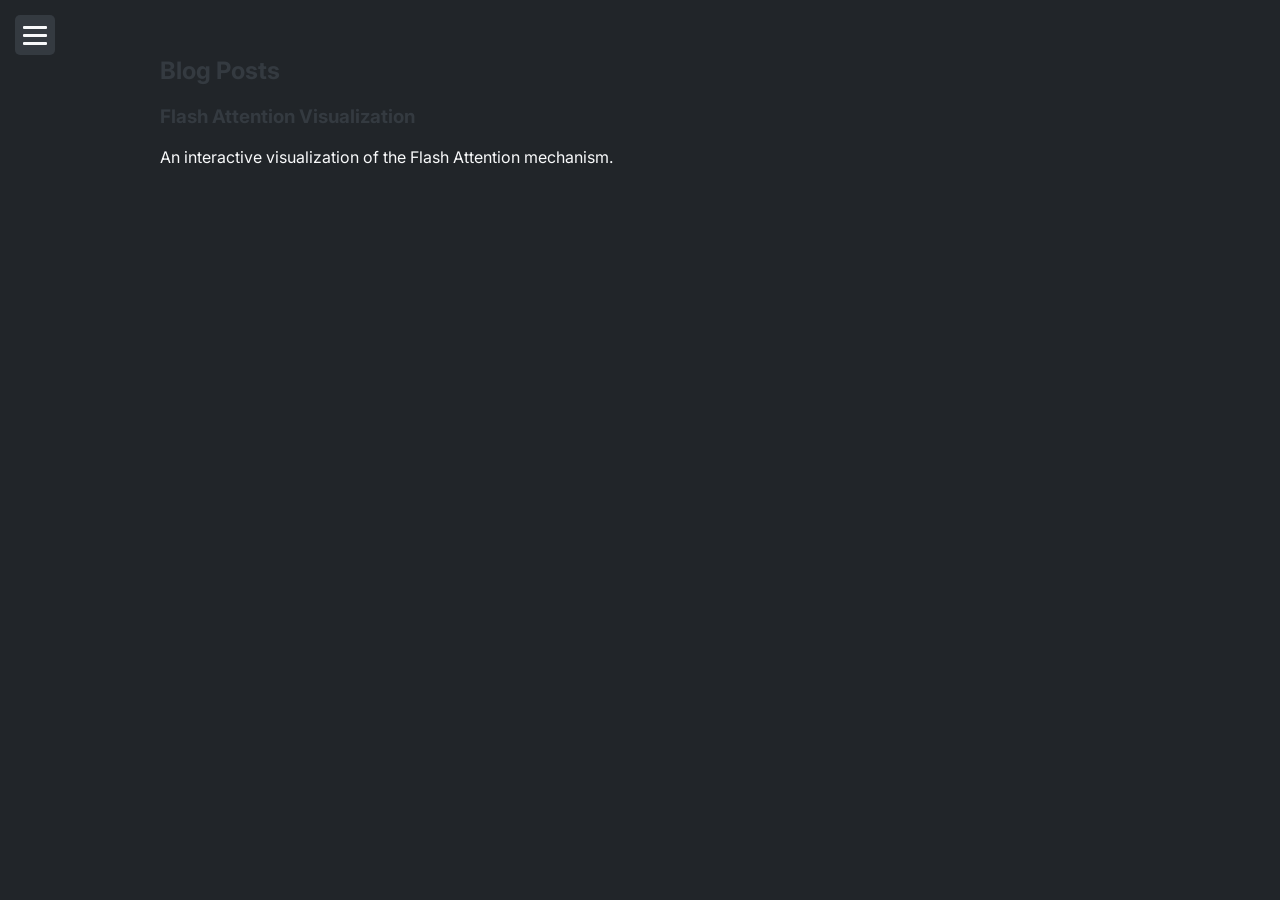
==== blog/index.html @ eaedf0b9 "feat: add blog section with dynamic post loading and navigation" ====
<!DOCTYPE html>
<html lang="en">
<head>
    <meta charset="UTF-8">
    <meta name="viewport" content="width=device-width, initial-scale=1.0">
    <title>Blog - My Portfolio</title>
    <link rel="preconnect" href="https://fonts.googleapis.com">
    <link rel="preconnect" href="https://fonts.gstatic.com" crossorigin>
    <link href="https://fonts.googleapis.com/css2?family=Inter:wght@400;500;600;700&display=swap" rel="stylesheet">
    <link rel="stylesheet" href="../style.css">
</head>
<body>
    <button id="sidebar-toggle" aria-label="Toggle navigation" aria-expanded="false">
        <span></span>
        <span></span>
        <span></span>
    </button>
    <aside id="sidebar">
        <nav>
            <ul>
                <li><a href="../index.html#hero">Home</a></li>
            </ul>
        </nav>
    </aside>
    <main>
        <section id="blog-list">
            <h2>Blog Posts</h2>
            <div id="posts-container">
                <!-- Blog posts will be loaded here by JavaScript -->
            </div>
        </section>
    </main>
    <script src="../script.js"></script>
</body>
</html>
---- style.css ----
body {
    font-family: 'Inter', sans-serif;
    margin: 0;
    background-color: #212529; /* CHANGED to dark theme */
    color: #F8F9FA;      /* CHANGED to light text */
}

/* --- Hero Section --- */
#hero {
    height: 100vh;
    background-color: #212529; /* Dark grey */
    color: #F8F9FA; /* Light text */
    display: flex;
    flex-direction: column;
    align-items: center;
    justify-content: center;
    text-align: center;
    padding: 20px; /* For smaller screens */
    font-family: 'Inter', sans-serif; /* Ensure font is applied */
}

.hero-intro {
    font-size: clamp(0.8rem, 2.5vw, 1.5rem); /* Adjusted responsive font size */
    margin-bottom: 5px;
    font-weight: 300; /* Lighter weight */
    color: #CED4DA; /* Hero intro text color */
}

.hero-name { /* This is an H1 */
    font-size: clamp(2.5rem, 5vw, 4.5rem); /* Adjusted responsive font size */
    font-weight: 700; /* Bold */
    margin: 5px 0;
    line-height: 1.1; /* Adjust line height for large text */
    color: #FFFFFF; /* Hero name text color */
}

.hero-designation {
    font-size: clamp(1.2rem, 4vw, 2.5rem); /* Similar to intro */
    margin-top: 10px;
    font-weight: 300; /* Lighter weight */
    color: #50FA7B; /* Hero designation text color (green) */
}

/* #typing-designation will inherit styles from .hero-designation */
/* Specific styles can be added if needed by the typing library */

/* Typed.js Cursor Styling */
.typed-cursor {
    color: #50FA7B; /* Match designation green */
    opacity: 1;
    animation: typedjsBlink 0.7s infinite;
}

@keyframes typedjsBlink {
    50% { opacity: 0.0; }
}

/*
header {
    background-color: #343A40;
    color: #F8F9FA;
    padding: 1rem 0;
    text-align: center;
}

header h1 {
    margin: 0;
}
*/

/* Old top navigation - commented out as it's removed from HTML */
/*
nav {
    display: flex;
    justify-content: center;
    align-items: center;
    background-color: #495057;
    padding: 0.5rem 0;
}

nav ul {
    list-style-type: none;
    margin: 0;
    padding: 0;
    display: flex;
}

nav ul li {
    margin: 0 15px;
}

nav ul li a {
    color: #F8F9FA;
    text-decoration: none;
    padding: 0.5rem 0;
}

nav ul li a:hover {
    color: #FFFFFF;
    text-decoration: underline;
}
*/

/* --- Sidebar Styles --- */
#sidebar {
    position: fixed;
    left: 0;
    top: 0;
    height: 100%;
    width: 300px; /* CHANGED from 250px */
    background-color: #343A40;
    padding-top: 60px; /* Space for toggle or top content */
    transform: translateX(-100%); /* Collapsed by default */
    transition: transform 0.3s ease-in-out;
    z-index: 1000;
    overflow-y: auto; /* Allow scrolling if many links */
}

#sidebar.expanded {
    transform: translateX(0);
}

#sidebar nav ul {
    list-style-type: none;
    padding: 0;
    margin: 0;
    display: block; /* Ensure block behavior */
}

#sidebar nav li {
    display: block; /* Ensure li elements are block-level */
    width: 100%; /* Ensure full width */
}

#sidebar nav a {
    color: #F8F9FA;
    display: block;
    padding: 12px 20px;
    text-decoration: none;
    transition: background-color 0.2s, color 0.2s;
    border-bottom: 1px solid #495057; /* Subtle separator */
    font-size: 1.15rem; /* ADDED */
}

#sidebar nav ul li:last-child a {
    border-bottom: none; /* Remove border from last item */
}

#sidebar nav a:hover {
    color: #50FA7B; /* Accent green */
    background-color: rgba(80, 250, 123, 0.08); /* Very subtle green background */
}

/* --- Sidebar Toggle Button Styles --- */
#sidebar-toggle {
    position: fixed;
    top: 15px;
    left: 15px;
    z-index: 1001; /* Above sidebar */
    background: #343A40;
    border: none;
    width: 40px;
    height: 40px;
    padding: 8px;
    border-radius: 5px;
    cursor: pointer;
    display: flex;
    flex-direction: column;
    justify-content: space-around;
}

#sidebar-toggle span {
    display: block;
    width: 100%;
    height: 3px;
    background-color: #F8F9FA;
    border-radius: 1px;
    transition: all 0.3s ease-in-out;
}

/* Active state for toggle icon (transform to 'X') */
#sidebar-toggle.active span:nth-child(1) {
    transform: translateY(10px) rotate(45deg);
}

#sidebar-toggle.active span:nth-child(2) {
    opacity: 0;
}

#sidebar-toggle.active span:nth-child(3) {
    transform: translateY(-10px) rotate(-45deg);
}

/* Headings */
h1, h2, h3, h4, h5, h6 {
    color: #343A40; /* Dark grey for headings */
}

/* Specific H1 rule for non-header H1s (if any) */
/* Example: main h1, section h1 { color: #000000; } */

/* General Links */
a {
    color: #495057; /* Medium grey for general links */
    text-decoration: none; /* No underline by default */
}

a:hover {
    color: #212529; /* Darker grey on hover */
    text-decoration: underline; /* Underline on hover */
}

main {
    padding: 1rem;
    max-width: 960px;
    margin: 20px auto;
}

#projects-container {
    display: grid;
    grid-template-columns: repeat(auto-fill, minmax(300px, 1fr));
    gap: 20px;
}

/* Project Card Styles */
.project {
    background-color: #1A1A1A; /* CHANGED */
    border: 1px solid #495057;
    color: #F8F9FA;
    border-radius: 6px; /* Updated */
    /* padding: 15px; -- Padding will be on content wrapper */
    overflow: hidden; /* Added */
    display: flex; /* Added */
    flex-direction: column; /* Added */
}

.project img {
    width: 100%;
    height: 180px;
    object-fit: cover;
    display: block;
    /* border-bottom: 1px solid #495057; */ /* Optional separator, not using if card has overflow:hidden and content has padding */
    /* If image is meant to have only top rounded corners: */
    /* border-top-left-radius: 6px; */ /* Handled by .project overflow:hidden and img width:100% if image is first child */
    /* border-top-right-radius: 6px; */
}

.project-card-content {
    padding: 15px;
    display: flex;
    flex-direction: column;
    flex-grow: 1; /* Allows pushing links to bottom if card is flex container */
}

.project h2 { /* Title */
    margin-top: 0;
    margin-bottom: 10px;
    font-size: 1.3rem;
    color: #F8F9FA; /* Explicit, though inherited */
}

.project p { /* Description */
    font-size: 0.9rem;
    line-height: 1.6;
    margin-bottom: 15px;
    color: #CED4DA; /* Slightly less prominent */
    flex-grow: 1; /* Allow description to take up space, pushing links down */
}

.project-technologies,
.project-tags {
    margin-bottom: 15px;
    display: flex;
    flex-wrap: wrap;
    gap: 6px;
}

.tech-tag,
.tag { /* Assuming .tag is styled like .tech-tag for now */
    padding: 5px 10px;
    background-color: #495057;
    color: #E0E0E0;
    border-radius: 4px;
    font-size: 0.75rem;
    line-height: 1;
}

.project-links {
    margin-top: auto; /* Pushes to the bottom of the card-content if it's a flex column */
    padding-top: 10px; /* Space above links if there are many tags/techs */
    display: flex;
    gap: 15px;
}

.project-links a {
    color: #50FA7B;
    font-weight: bold;
    text-decoration: none;
    font-size: 0.9rem;
}

.project-links a:hover {
    color: #82fdd1;
    text-decoration: underline;
}

/* Old .project a styling, now handled by .project-links a or section-wide link styles */
/*
.project a {
    text-decoration: none;
    color: #495057;
    font-weight: bold;
}

.project a:hover {
    text-decoration: underline;
}
*/

/* Styling for new sections - Dark Theme */
#projects, #about, #skills, #work-experience, #education, #contributions, #contact {
    padding: 80px 20px; /* Increased top/bottom padding */
    margin-bottom: 20px;
    background-color: #212529; /* Dark background for sections */
    color: #F8F9FA; /* Light text for sections */
    /* border: 1px solid #495057; */ /* REMOVED - Darker border for sections */
    border-radius: 5px;
}

/* Headings within dark sections */
#projects h2, #about h2, #skills h2, #work-experience h2, #education h2, #contributions h2, #contact h2,
#projects h3, #about h3, #skills h3, #work-experience h3, #education h3, #contributions h3, #contact h3 {
    color: #F8F9FA; /* Light color for headings in dark sections */
}

/* Links within dark sections */
#projects a, #about a, #skills a, #work-experience a, #education a, #contributions a, #contact a {
    color: #50FA7B; /* Accent green for links in dark sections */
    font-weight: bold;
    text-decoration: none; /* Ensure no default underline from browser */
}

#projects a:hover, #about a:hover, #skills a:hover, #work-experience a:hover, #education a:hover, #contributions a:hover, #contact a:hover {
    color: #82fdd1; /* Lighter green on hover */
    text-decoration: underline;
}

/* About Me Section Styles */
#about .about-me-content {
    display: flex;
    gap: 30px; /* Space between columns */
    align-items: stretch; /* Default, makes columns appear equal height */
}

#about .about-me-column {
    flex: 1; /* Each column takes equal width */
}

#about .about-me-column p {
    line-height: 1.7; /* Base line-height for paragraphs in about-me columns */
    /* font-size removed, will be specified by .left or .right column rules */
    /* Color is inherited from #about section (light text on dark bg) */
    /* Default font-weight (400) will apply unless overridden */
}

/* Specific style for the left column's paragraph */
#about .about-me-left p {
    font-size: 1.8rem;   /* Text in left column */
    font-weight: 500;    /* Medium weight */
    line-height: 1.6;    /* Adjusted line height for larger font */
    text-align: right; /* CHANGED from justify */
}

/* Specific style for the right column's paragraph */
#about .about-me-right p {
    font-size: 1.2rem;   /* Text in right column */
    font-weight: 400;    /* Default/normal weight */
    line-height: 1.7;    /* Consistent with base */
    text-align: left;    /* Default text alignment */
}

#about .highlight-name {
    color: #50FA7B;    /* Accent green */
    font-weight: 700;  /* Bold */
}

/* Responsive adjustments for About Me section */
@media (max-width: 768px) {
    #about .about-me-content {
        flex-direction: column;
        gap: 20px; /* Adjust gap for stacked layout */
    }
}

/* Work Experience Timeline Styles */
#work-experience .timeline {
    position: relative;
    max-width: 800px;
    margin: 30px auto;
    padding: 20px 30px;
    overflow-x: hidden; /* CHANGED */
    box-sizing: border-box;
}

#work-experience .timeline::before {
    content: '';
    position: absolute;
    left: 50%;
    transform: translateX(-50%); /* Accurately center the line */
    top: 0;
    bottom: 0;
    width: 4px;
    background-color: #495057; /* Muted grey for the line */
    border-radius: 2px;
}

#work-experience .timeline-item {
    position: relative; /* Already relative, good */
    margin-bottom: 40px;
    width: 50%;
    clear: both; /* Clear floats */
    box-sizing: border-box; /* Ensure padding doesn't affect width for positioning */
}

#work-experience .timeline-item:nth-child(odd) {
    float: left;
    text-align: right; /* Aligns the .timeline-content box edge */
    padding-right: 40px; /* Space from content to central line */
    clear: right;
}

#work-experience .timeline-item:nth-child(even) {
    float: right;
    text-align: left; /* Aligns the .timeline-content box edge */
    padding-left: 40px; /* Space from content to central line */
    clear: left;
}

#work-experience .timeline-item:last-child {
    margin-bottom: 0;
}

/* Clearfix for floated timeline items */
#work-experience .timeline-item::after {
    content: "";
    display: table;
    clear: both;
}

#work-experience .timeline-marker {
    position: absolute;
    /* left: 10px; */ /* Removed, will be set by odd/even rules */
    top: 5px;    /* Align with top of text or content box */
    width: 20px;
    height: 20px;
    background-color: #50FA7B; /* Accent green */
    border-radius: 50%;
    border: 4px solid #212529; /* Section background color for a "punch-out" effect */
    z-index: 1; /* Above the timeline's ::before line */
}

#work-experience .timeline-item:nth-child(odd) .timeline-marker {
    right: -14px; /* (marker_width(20)/2 + marker_border(4)) = 10 + 4 = 14 */
    left: auto;
}

#work-experience .timeline-item:nth-child(even) .timeline-marker {
    left: -14px; /* (marker_width(20)/2 + marker_border(4)) = 10 + 4 = 14 */
    right: auto;
}

#work-experience .timeline-content {
    background-color: #343A40; /* Slightly different dark shade */
    padding: 20px;
    border-radius: 6px;
    position: relative;
    color: #F8F9FA;
    text-align: left !important; /* Ensure text inside content box is LTR */
}

#work-experience .timeline-company {
    margin: 0 0 8px 0;
    font-size: 1.25rem;
    color: #F8F9FA;
    font-weight: 600;
}

/* New styles for absolutely positioned dates */
#work-experience .timeline-dates {
    position: absolute;
    top: 7px; /* Align with marker's top + border, or adjust for best visual */
    width: 120px; /* Adjust as needed */
    font-size: 0.85rem;
    color: #CED4DA;
    opacity: 0.9;
    padding: 0 5px; /* Add slight horizontal padding */
    z-index: 2; /* Ensure it's above the timeline line if they overlap */
    /* margin removed as it's now absolutely positioned */
}

#work-experience .timeline-item:nth-child(odd) .timeline-dates {
    /* Content is on LEFT, dates go on RIGHT of center line */
    left: calc(100% + 20px); /* Positioned relative to the parent .timeline-item's right edge */
    text-align: left;
}

#work-experience .timeline-item:nth-child(even) .timeline-dates {
    /* Content is on RIGHT, dates go on LEFT of center line */
    right: calc(100% + 20px); /* Positioned relative to the parent .timeline-item's left edge */
    text-align: right;
}

#work-experience .timeline-details {
    margin-top: 10px;
}

#work-experience .timeline-details h4 {
    font-size: 1rem;
    font-weight: 600;
    color: #F8F9FA; /* Default color - light */
    margin-top: 15px;
    margin-bottom: 8px;
    cursor: pointer;
    transition: color 0.3s ease;
}

#work-experience .timeline-details h4:hover {
    color: #50FA7B; /* Accent green on hover */
}

#work-experience .timeline-details ul {
    list-style-type: disc;
    padding-left: 20px;
    /* margin: 0; -- Will be controlled by hover state */
    display: block; /* Important for max-height transition */
    opacity: 0;
    max-height: 0;
    overflow: hidden;
    margin-top: 0; /* No top margin when hidden */
    margin-bottom: 0; /* No bottom margin when hidden */
    transition: opacity 0.4s ease-in-out, max-height 0.4s ease-in-out, margin-top 0.4s ease-in-out, margin-bottom 0.4s ease-in-out;
}

#work-experience .timeline-details h4:hover + ul {
    opacity: 1;
    max-height: 1000px; /* Large enough to fit content */
    margin-top: 8px;    /* Restore or set top margin when visible (matches original h4 margin-bottom) */
    margin-bottom: 10px; /* Restore or set bottom margin when visible */
}

#work-experience .timeline-details li {
    font-size: 0.95rem;
    line-height: 1.6;
    margin-bottom: 6px;
    color: #CED4DA; /* Slightly lighter than main paragraph text if desired */
}

/* Skills Section Styles */
#skills .skills-grid {
    position: relative; /* For absolute positioning of skill items */
    min-height: 400px; /* Provisional height, might be adjusted by JS */
    padding-top: 30px; /* Keep padding if desired for overall section spacing */
    /* Removed flex, flex-wrap, justify-content, align-items, gap */
    /* Media queries for previous grid layout are already commented out or removed */
}

#skills .skill-item {
    position: absolute !important; /* Key for JS positioning */
    text-align: center !important; /* Helps align skill-name */
    background: none !important;
    background-color: transparent !important;
    border: none !important;
    box-shadow: none !important;
    padding: 0 !important;
    margin: 0 !important; /* Remove any margin on the item itself */
    /* transition for opacity can be removed if not used for fading the whole item */
    /* Removed min-height */
    /* color: #F8F9FA; - This might not be needed if only logo and name (which has its own color) are visible */
    /* display: flex, flex-direction, align-items, justify-content removed as item is now simpler */
}

#skills .skill-item:hover {
    /* All hover effects are now on child elements like .skill-logo or .skill-name */
    /* transform: scale(1.05); Removed */
    /* box-shadow: ... Removed */
}

/* Hover effect for logo within skill-item */
#skills .skill-item:hover .skill-logo {
    transform: scale(1.2); /* Enlarge logo */
    box-shadow: 0px 4px 10px rgba(0, 0, 0, 0.2); /* Shadow on logo hover */
    /* Ensure no accidental background or border on hover */
    background: none !important;
    border: none !important;
}

/* Hover effect for skill name within skill-item */
#skills .skill-item:hover .skill-name {
    opacity: 1;
    bottom: -35px; /* Move down slightly on hover */
}

#skills .skill-logo {
    display: block !important; /* Ensure block behavior */
    margin: 0 auto !important; /* Center logo */
    height: 4rem !important; /* Keep specified height */
    width: 4rem !important; /* Keep specified width */
    object-fit: contain !important; /* Keep object-fit */
    margin-bottom: 10px !important; /* Keep existing margin or adjust as needed for spacing name */
    transition: transform 0.2s ease-in-out, box-shadow 0.2s ease-in-out !important;
    background: none !important;
    background-color: transparent !important;
    border: none !important;
    box-shadow: none !important; /* Default state: no shadow */
}

#skills .skill-name {
    opacity: 0; /* Hidden by default */
    position: absolute;
    bottom: -25px; /* Position below the logo */
    left: 50%;
    transform: translateX(-50%); /* Center the text */
    background-color: #495057; /* Dark background */
    color: #F8F9FA; /* Light text */
    padding: 5px 10px;
    border-radius: 4px;
    font-size: 0.85rem;
    white-space: nowrap; /* Prevent name from wrapping */
    /* Smooth appearance/disappearance and movement */
    transition: opacity 0.2s ease-in-out, bottom 0.2s ease-in-out;
    /* margin-top: 0; Ensured no top margin from previous rules */
    margin-bottom: 0;
}

/* Old Scroll Animation States - Commented Out */
/*
.scroll-animate {
    opacity: 0;
    transform: translateY(40px);
    transition: opacity 0.6s ease-out, transform 0.6s ease-out;
}

.scroll-animate.is-visible {
    opacity: 1;
    transform: translateY(0);
}
*/

/* New Scroll Animation System */
.js-scroll-animate {
    opacity: 0; /* UNCOMMENTED */
    transition: opacity 0.6s ease-out, transform 0.6s ease-out;
}

/* Default slide-from-bottom for sections */
.js-scroll-animate.slide-from-bottom {
    transform: translateY(40px); /* UNCOMMENTED */
}

/* For timeline items - slide from left */
.js-scroll-animate.slide-from-left {
    transform: translateX(-50px); /* UNCOMMENTED */
}

/* For timeline items - slide from right */
.js-scroll-animate.slide-from-right {
    transform: translateX(50px); /* UNCOMMENTED */
}

/* Common visible state */
.js-scroll-animate.is-visible {
    opacity: 1;
    transform: translateX(0) translateY(0); /* Ensures both X and Y transforms end at 0 */
}

/* --- TEMPORARY DEBUG STYLES FOR TIMELINE (Commented Out) --- */
/*
#work-experience .timeline-item {
    border: 2px dashed red !important;
}

#work-experience .timeline-content {
    background-color: rgba(0, 0, 255, 0.3) !important;
    border: 1px solid blue !important;
}

#work-experience .timeline-details ul li {
    word-break: break-all;
}
*/
/* --- END TEMPORARY DEBUG STYLES --- */

/*
--- Future Button Styles ---

.button-primary {
  display: inline-block;
  background-color: #495057; /* Medium grey, could also be #6C757D */
  color: #FFFFFF;
  padding: 10px 20px;
  border: 1px solid #495057; /* Same as background or a shade darker */
  border-radius: 5px;
  text-decoration: none;
  text-align: center;
  font-weight: 500; /* Medium weight for Inter */
  transition: background-color 0.3s ease, border-color 0.3s ease;
}

.button-primary:hover,
.button-primary:focus {
  background-color: #343A40; /* Darker grey on hover/focus */
  border-color: #343A40;
  color: #FFFFFF;
  text-decoration: none;
}
*/

/* Contributions Section */
#contributions-container {
    display: grid;
    grid-template-columns: repeat(auto-fill, minmax(300px, 1fr));
    gap: 20px;
    padding-top: 30px; /* Spacing from the "Contributions" h2, adjust as needed */
}

.contribution-item {
    background-color: #1A1A1A; /* Matches .project background */
    border: 1px solid #495057; /* Matches .project border */
    color: #F8F9FA; /* Light text */
    border-radius: 6px; /* Matches .project border-radius */
    padding: 20px; /* A bit more padding than 15px for better internal spacing */
    display: flex;
    flex-direction: column;
    transition: transform 0.3s ease, box-shadow 0.3s ease;
}

.contribution-item:hover {
    transform: translateY(-5px);
    box-shadow: 0 8px 16px rgba(0, 0, 0, 0.3); /* Similar to a project hover, can be adjusted */
}

.contribution-item h3 {
    margin-top: 0;
    margin-bottom: 10px;
    font-size: 1.3rem; /* Consistent with .project h2 */
    color: #F8F9FA; /* Ensures it's light, though inherited */
}

/* Links within h3 will inherit from section general link styles (#contributions a) */
/* .contribution-item h3 a { color: #50FA7B; ... } is handled by #contributions a */

.contribution-item p:first-of-type { /* Assuming description is the first p after h3 */
    font-size: 0.9rem;
    line-height: 1.6;
    color: #CED4DA; /* Consistent with .project p (description) */
    margin-bottom: 15px;
    flex-grow: 1; /* Allows description to take available space */
}

.contribution-item p:last-of-type { /* Assuming role is the last p */
    font-size: 0.85rem;
    color: #ADB5BD; /* Muted color for role */
    margin-top: auto; /* Pushes role to the bottom */
    padding-top: 10px; /* Space above the role text */
    border-top: 1px solid #343A40; /* Subtle separator line, matches timeline content bg */
}

/* The <strong> tag within the role <p> will be bold by default.
   If specific color needed for "Role:", it can be targeted, e.g.,
   .contribution-item p:last-of-type strong { color: #BD93F9; }
   similar to other strong highlighted texts if that's the desired style.
*/

/* --- HIDE SECTIONS --- */
#education,
#projects,
#contact,
#sidebar nav a[href="#projects"],
#sidebar nav a[href="#education"],
#sidebar nav a[href="#contact"] {
    display: none !important;
}

@media (max-width: 768px) {
    /* Reposition the main timeline bar to the left */
    #work-experience .timeline::before {
        left: 20px;
        transform: translateX(0);
    }

    /* --- Refactored Timeline Item Layout for Mobile --- */
    /* Remove padding from the item itself to simplify positioning context */
    #work-experience .timeline-item,
    #work-experience .timeline-item:nth-child(odd),
    #work-experience .timeline-item:nth-child(even) {
        width: 100%;
        float: none;
        clear: both;
        padding-left: 0; /* REMOVED padding */
        padding-right: 0; /* REMOVED padding */
        text-align: left;
        position: relative;
    }

    /* Indent the content and dates instead of padding the whole item */
    #work-experience .timeline-content,
    #work-experience .timeline-dates {
        margin-left: 60px; /* NEW: Indent content */
        margin-right: 15px; /* NEW: Add some right margin for spacing */
    }

    /* Position the marker simply, now that parent has no padding */
    #work-experience .timeline-marker,
    #work-experience .timeline-item:nth-child(odd) .timeline-marker,
    #work-experience .timeline-item:nth-child(even) .timeline-marker {
        left: -22px; /* Final correction accounting for parent container padding */
        right: auto;
        z-index: 2; /* Ensure marker is above the line */
    }

    /* Make dates static and position them within the new indented flow */
    #work-experience .timeline-dates,
    #work-experience .timeline-item:nth-child(odd) .timeline-dates,
    #work-experience .timeline-item:nth-child(even) .timeline-dates {
        position: static;
        width: auto;
        margin-bottom: 5px;
        /* Revert font style to match desktop version */
        font-weight: normal;
        color: #CED4DA;
        opacity: 0.9;
        /* Reset properties from desktop view */
        text-align: left !important;
        left: auto !important;
        right: auto !important;
    }

    /* --- Force Animation Properties --- */
    /* Ensure all items slide in from the right */
    #work-experience .timeline-item.js-scroll-animate.slide-from-left,
    #work-experience .timeline-item.js-scroll-animate.slide-from-right {
        opacity: 0;
        transform: translateX(50px) !important;
        transition: opacity 0.6s ease-out, transform 0.6s ease-out !important;
    }

    /* The visible state just needs to reset the transform and opacity */
    #work-experience .timeline-item.js-scroll-animate.is-visible {
        opacity: 1;
        transform: translateX(0) !important;
    }
}
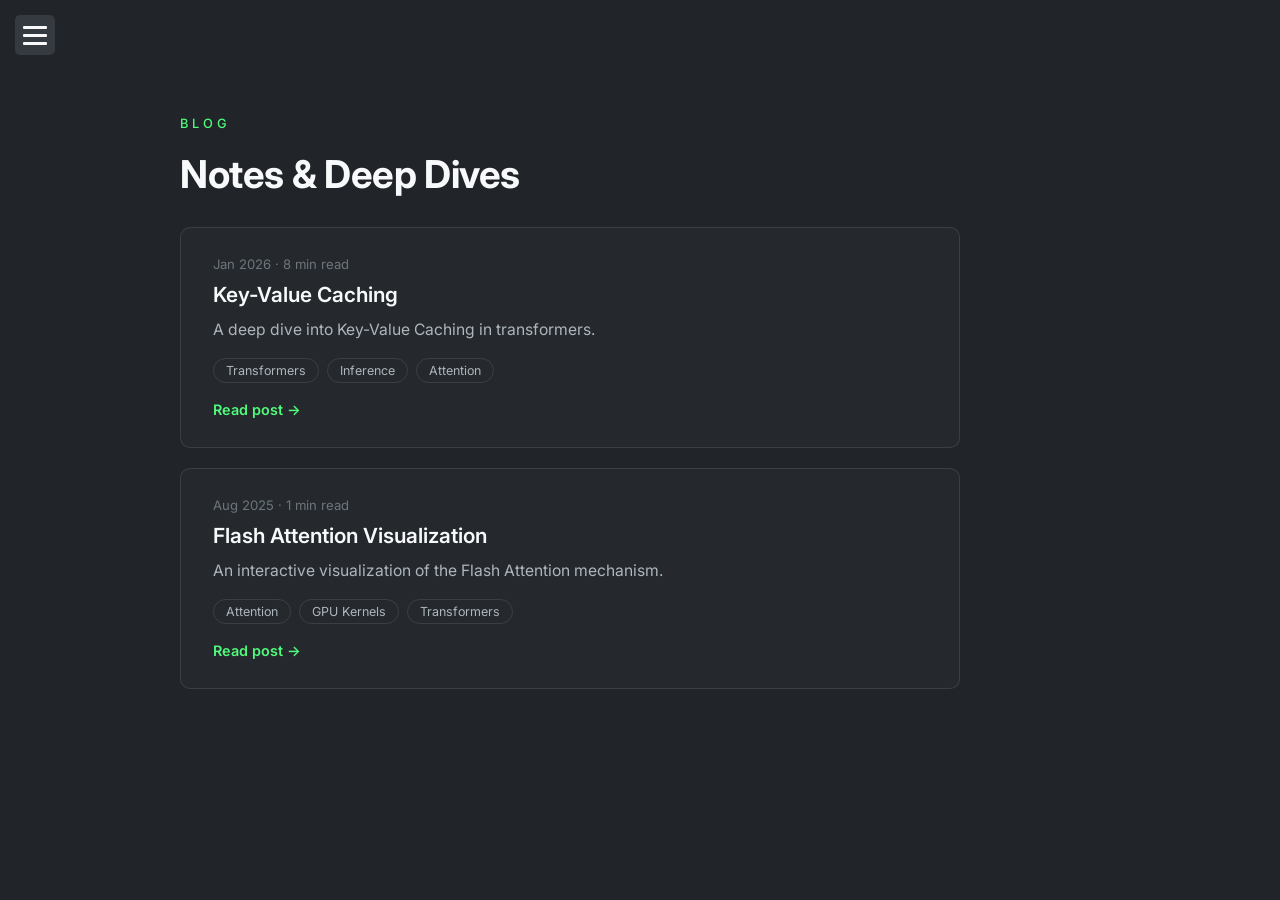
==== commit 68cc4e16: "Redesign blog list page and polish post pages - Blog list: was completely unstyled (plain h3/p divs," ====
--- a/blog/index.html
+++ b/blog/index.html
@@ -7,7 +7,7 @@
     <link rel="preconnect" href="https://fonts.googleapis.com">
     <link rel="preconnect" href="https://fonts.gstatic.com" crossorigin>
     <link href="https://fonts.googleapis.com/css2?family=Inter:wght@400;500;600;700&display=swap" rel="stylesheet">
-    <link rel="stylesheet" href="../style.css">
+    <link rel="stylesheet" href="../style.css?v=4">
 </head>
 <body>
     <button id="sidebar-toggle" aria-label="Toggle navigation" aria-expanded="false">
@@ -18,18 +18,19 @@
     <aside id="sidebar">
         <nav>
             <ul>
-                <li><a href="../index.html#hero">Home</a></li>
+                <li><a href="../">Home</a></li>
             </ul>
         </nav>
     </aside>
     <main>
         <section id="blog-list">
-            <h2>Blog Posts</h2>
+            <p class="section-kicker">Blog</p>
+            <h2>Notes &amp; Deep Dives</h2>
             <div id="posts-container">
                 <!-- Blog posts will be loaded here by JavaScript -->
             </div>
         </section>
     </main>
-    <script src="../script.js"></script>
+    <script src="../script.js?v=4"></script>
 </body>
 </html>
--- a/style.css
+++ b/style.css
@@ -17,28 +17,122 @@
     text-align: center;
     padding: 20px; /* For smaller screens */
     font-family: 'Inter', sans-serif; /* Ensure font is applied */
+    position: relative;
+    overflow: hidden;
+}
+
+/* --- Hero Background: single restrained accent glow --- */
+.hero-bg {
+    position: absolute;
+    inset: 0;
+    z-index: 0;
+    pointer-events: none;
+    overflow: hidden;
+    /* Fade the glow out well before the section boundary so it never gets a hard clip */
+    -webkit-mask-image: linear-gradient(to bottom, black 0%, black 78%, transparent 100%);
+    mask-image: linear-gradient(to bottom, black 0%, black 78%, transparent 100%);
+}
+
+.hero-glow {
+    position: absolute;
+    top: 62%;
+    left: 68%;
+    width: 64vmax;
+    height: 64vmax;
+    max-width: 960px;
+    max-height: 960px;
+    border-radius: 50%;
+    /* A smooth multi-stop alpha ramp (not a hard 0%/70% stop) plus a moderate blur:
+       relying on either alone caused artifacts — a huge blur radius on a 2-stop
+       gradient produced visible ring banding, and no blur at all left a visible
+       hard-edged circle. This combination gives a soft edge with no banding. */
+    background: radial-gradient(circle,
+        rgba(80, 250, 123, 0.16) 0%,
+        rgba(80, 250, 123, 0.11) 20%,
+        rgba(80, 250, 123, 0.06) 40%,
+        rgba(80, 250, 123, 0.03) 60%,
+        rgba(80, 250, 123, 0.01) 80%,
+        transparent 100%);
+    filter: blur(70px);
+    transform: translate(-50%, -50%);
+    animation: heroGlowDrift 24s ease-in-out infinite;
+    will-change: transform;
+}
+
+@keyframes heroGlowDrift {
+    0%, 100% { transform: translate(-50%, -50%) scale(1); }
+    50% { transform: translate(-46%, -54%) scale(1.08); }
+}
+
+/* Grain overlay to dither away any residual 8-bit banding on the glow gradient */
+.hero-bg::after {
+    content: '';
+    position: absolute;
+    inset: 0;
+    background-image: url("data:image/svg+xml,%3Csvg xmlns='http://www.w3.org/2000/svg' width='120' height='120'%3E%3Cfilter id='n'%3E%3CfeTurbulence type='fractalNoise' baseFrequency='0.9' numOctaves='2' stitchTiles='stitch'/%3E%3C/filter%3E%3Crect width='100%25' height='100%25' filter='url(%23n)'/%3E%3C/svg%3E");
+    opacity: 0.025;
+    mix-blend-mode: overlay;
+}
+
+.hero-content {
+    position: relative;
+    z-index: 1;
+}
+
+@keyframes heroFadeInUp {
+    from { opacity: 0; transform: translateY(16px); }
+    to { opacity: 1; transform: translateY(0); }
+}
+
+.hero-content > * {
+    opacity: 0;
+    animation: heroFadeInUp 0.8s cubic-bezier(0.16, 1, 0.3, 1) both;
+}
+
+.hero-content > .hero-intro { animation-delay: 0.1s; }
+.hero-content > .hero-name { animation-delay: 0.25s; }
+.hero-content > .hero-designation { animation-delay: 0.42s; }
+
+@media (prefers-reduced-motion: reduce) {
+    .hero-glow,
+    .hero-content > * {
+        animation: none;
+        opacity: 1;
+    }
 }
 
 .hero-intro {
-    font-size: clamp(0.8rem, 2.5vw, 1.5rem); /* Adjusted responsive font size */
-    margin-bottom: 5px;
-    font-weight: 300; /* Lighter weight */
-    color: #CED4DA; /* Hero intro text color */
+    font-size: clamp(0.75rem, 1.4vw, 0.85rem);
+    margin: 0;
+    font-weight: 300;
+    letter-spacing: 0.3em;
+    text-transform: uppercase;
+    color: #ADB5BD;
 }
 
 .hero-name { /* This is an H1 */
-    font-size: clamp(2.5rem, 5vw, 4.5rem); /* Adjusted responsive font size */
-    font-weight: 700; /* Bold */
-    margin: 5px 0;
-    line-height: 1.1; /* Adjust line height for large text */
-    color: #FFFFFF; /* Hero name text color */
+    font-size: clamp(2.75rem, 7vw, 5.75rem);
+    font-weight: 800;
+    letter-spacing: -0.02em;
+    margin: 22px 0 0 0;
+    line-height: 1.05;
+    color: #FFFFFF;
 }
 
 .hero-designation {
-    font-size: clamp(1.2rem, 4vw, 2.5rem); /* Similar to intro */
-    margin-top: 10px;
-    font-weight: 300; /* Lighter weight */
-    color: #50FA7B; /* Hero designation text color (green) */
+    display: inline-block;
+    margin-top: 22px;
+    padding: 10px 30px;
+    border-radius: 999px;
+    background: linear-gradient(135deg, rgba(80, 250, 123, 0.10), rgba(255, 255, 255, 0.05));
+    backdrop-filter: blur(14px);
+    -webkit-backdrop-filter: blur(14px);
+    border: 1px solid rgba(255, 255, 255, 0.14);
+    box-shadow: 0 8px 24px rgba(0, 0, 0, 0.28);
+    font-size: clamp(1rem, 2.2vw, 1.2rem);
+    font-weight: 500;
+    letter-spacing: 0.01em;
+    color: #50FA7B;
 }
 
 /* #typing-designation will inherit styles from .hero-designation */
@@ -304,6 +398,18 @@
     text-decoration: underline;
 }
 
+#blog-post ul {
+    list-style-type: disc;
+    padding-left: 40px;
+    color: #CED4DA;
+}
+
+#blog-post li {
+    font-size: 1.2rem;
+    margin-bottom: 0.5rem;
+    padding-left: 10px;
+}
+
 /* Old .project a styling, now handled by .project-links a or section-wide link styles */
 /*
 .project a {
@@ -318,7 +424,7 @@
 */
 
 /* Styling for new sections - Dark Theme */
-#projects, #about, #skills, #work-experience, #education, #contributions, #contact {
+#projects, #about, #skills, #work-experience, #education, #contributions, #contact, #blog-list {
     padding: 80px 20px; /* Increased top/bottom padding */
     margin-bottom: 20px;
     background-color: #212529; /* Dark background for sections */
@@ -328,9 +434,144 @@
 }
 
 /* Headings within dark sections */
-#projects h2, #about h2, #skills h2, #work-experience h2, #education h2, #contributions h2, #contact h2,
+#projects h2, #about h2, #skills h2, #work-experience h2, #education h2, #contributions h2, #contact h2, #blog-list h2,
 #projects h3, #about h3, #skills h3, #work-experience h3, #education h3, #contributions h3, #contact h3 {
     color: #F8F9FA; /* Light color for headings in dark sections */
+}
+
+/* --- Blog Post Specific Styles --- */
+#blog-post {
+    font-family: 'Lora', serif;
+    line-height: 1.7;
+}
+
+#blog-post h1 {
+    font-size: 2.8rem;
+    font-weight: 700;
+    color: #50FA7B; /* Accent green */
+    text-align: center;
+    margin-bottom: 2.5rem;
+}
+
+#blog-post h2 {
+    font-size: 2rem;
+    font-weight: 600;
+    color: #CED4DA; /* Accent green */
+    margin-top: 3rem;
+    margin-bottom: 1.5rem;
+    border-bottom: 2px solid #495057;
+    padding-bottom: 0.5rem;
+}
+
+#blog-post p {
+    font-size: 1.2rem;
+    color: #CED4DA;
+}
+
+#blog-post a {
+    color: #50FA7B; /* Accent green */
+    font-weight: bold;
+    text-decoration: none;
+}
+
+#blog-post a:hover {
+    color: #82fdd1;
+    text-decoration: underline;
+}
+
+/* Blog list — post cards */
+#blog-list #posts-container {
+    display: flex;
+    flex-direction: column;
+    gap: 20px;
+    margin-top: 30px;
+    max-width: 780px;
+}
+
+#blog-list .post-card {
+    display: block;
+    padding: 28px 32px;
+    border: 1px solid rgba(255, 255, 255, 0.1);
+    border-radius: 10px;
+    background: rgba(255, 255, 255, 0.02);
+    color: inherit;
+    text-decoration: none;
+    transition: border-color 0.2s ease, transform 0.2s ease;
+}
+
+#blog-list .post-card:hover {
+    border-color: rgba(80, 250, 123, 0.4);
+    transform: translateY(-3px);
+    text-decoration: none;
+}
+
+#blog-list .post-card-meta {
+    margin: 0 0 10px 0;
+    font-size: 0.82rem;
+    font-weight: 400;
+    color: #6C757D;
+}
+
+#blog-list .post-card h3 {
+    margin: 0 0 10px 0;
+    font-size: 1.3rem;
+    font-weight: 600;
+    color: #F8F9FA; /* Overrides the general link-color rule for headings inside cards */
+}
+
+#blog-list .post-card:hover h3 {
+    color: #50FA7B;
+}
+
+#blog-list .post-card-description {
+    margin: 0 0 16px 0;
+    font-size: 0.98rem;
+    font-weight: 400;
+    line-height: 1.6;
+    color: #ADB5BD;
+}
+
+#blog-list .post-card-tags {
+    display: flex;
+    flex-wrap: wrap;
+    gap: 8px;
+    margin-bottom: 16px;
+}
+
+#blog-list .post-card-tag {
+    padding: 4px 12px;
+    border-radius: 999px;
+    border: 1px solid rgba(255, 255, 255, 0.1);
+    font-size: 0.78rem;
+    color: #ADB5BD;
+}
+
+#blog-list .post-card-read-more {
+    font-size: 0.9rem;
+    font-weight: 600;
+    color: #50FA7B;
+}
+
+/* Blog post pages — back link and meta line above the title */
+.post-header-meta {
+    display: flex;
+    align-items: center;
+    justify-content: center;
+    gap: 16px;
+    margin-bottom: 1.5rem;
+    flex-wrap: wrap;
+}
+
+.post-back-link {
+    font-size: 0.9rem;
+    font-weight: 600;
+    color: #50FA7B !important;
+}
+
+.post-meta {
+    margin: 0;
+    font-size: 0.85rem;
+    color: #6C757D;
 }
 
 /* Links within dark sections */
@@ -392,167 +633,119 @@
     }
 }
 
+/* Section kicker — small tracked label above a section heading */
+.section-kicker {
+    margin: 0 0 20px 0;
+    font-size: 0.8rem;
+    font-weight: 500;
+    letter-spacing: 0.3em;
+    text-transform: uppercase;
+    color: #50FA7B;
+}
+
+#work-experience h2,
+#blog-list h2 {
+    margin: 0;
+    font-size: 2.4rem;
+    font-weight: 700;
+    letter-spacing: -0.01em;
+}
+
 /* Work Experience Timeline Styles */
 #work-experience .timeline {
+    max-width: 900px;
+    margin: 30px auto 0;
+    margin-left: 49px;
+    padding-left: 40px;
+    border-left: 1px solid rgba(255, 255, 255, 0.1);
     position: relative;
-    max-width: 800px;
-    margin: 30px auto;
-    padding: 20px 30px;
-    overflow-x: hidden; /* CHANGED */
-    box-sizing: border-box;
-}
-
-#work-experience .timeline::before {
-    content: '';
+}
+
+#work-experience .timeline-entry {
+    display: flex;
+    flex-wrap: wrap;
+    gap: 12px 56px;
+    padding: 28px 0;
+    border-top: 1px solid rgba(255, 255, 255, 0.08);
+    position: relative;
+}
+
+#work-experience .timeline-entry:first-child {
+    border-top: none;
+    padding-top: 6px;
+}
+
+#work-experience .timeline-dot {
     position: absolute;
-    left: 50%;
-    transform: translateX(-50%); /* Accurately center the line */
-    top: 0;
-    bottom: 0;
-    width: 4px;
-    background-color: #495057; /* Muted grey for the line */
-    border-radius: 2px;
-}
-
-#work-experience .timeline-item {
-    position: relative; /* Already relative, good */
-    margin-bottom: 40px;
-    width: 50%;
-    clear: both; /* Clear floats */
-    box-sizing: border-box; /* Ensure padding doesn't affect width for positioning */
-}
-
-#work-experience .timeline-item:nth-child(odd) {
-    float: left;
-    text-align: right; /* Aligns the .timeline-content box edge */
-    padding-right: 40px; /* Space from content to central line */
-    clear: right;
-}
-
-#work-experience .timeline-item:nth-child(even) {
-    float: right;
-    text-align: left; /* Aligns the .timeline-content box edge */
-    padding-left: 40px; /* Space from content to central line */
-    clear: left;
-}
-
-#work-experience .timeline-item:last-child {
-    margin-bottom: 0;
-}
-
-/* Clearfix for floated timeline items */
-#work-experience .timeline-item::after {
-    content: "";
-    display: table;
-    clear: both;
-}
-
-#work-experience .timeline-marker {
-    position: absolute;
-    /* left: 10px; */ /* Removed, will be set by odd/even rules */
-    top: 5px;    /* Align with top of text or content box */
-    width: 20px;
-    height: 20px;
-    background-color: #50FA7B; /* Accent green */
+    left: -49px;
+    top: 34px;
+    width: 8px;
+    height: 8px;
     border-radius: 50%;
-    border: 4px solid #212529; /* Section background color for a "punch-out" effect */
-    z-index: 1; /* Above the timeline's ::before line */
-}
-
-#work-experience .timeline-item:nth-child(odd) .timeline-marker {
-    right: -14px; /* (marker_width(20)/2 + marker_border(4)) = 10 + 4 = 14 */
-    left: auto;
-}
-
-#work-experience .timeline-item:nth-child(even) .timeline-marker {
-    left: -14px; /* (marker_width(20)/2 + marker_border(4)) = 10 + 4 = 14 */
-    right: auto;
-}
-
-#work-experience .timeline-content {
-    background-color: #343A40; /* Slightly different dark shade */
-    padding: 20px;
-    border-radius: 6px;
-    position: relative;
+    background-color: #50FA7B;
+}
+
+#work-experience .timeline-entry:first-child .timeline-dot {
+    top: 12px;
+}
+
+#work-experience .timeline-meta {
+    flex: 0 0 260px;
+}
+
+#work-experience .timeline-company {
+    margin: 0 0 4px 0;
+    font-size: 1.15rem;
+    font-weight: 600;
     color: #F8F9FA;
-    text-align: left !important; /* Ensure text inside content box is LTR */
-}
-
-#work-experience .timeline-company {
-    margin: 0 0 8px 0;
-    font-size: 1.25rem;
-    color: #F8F9FA;
+}
+
+#work-experience .timeline-role {
+    margin: 0 0 6px 0;
+    font-size: 0.95rem;
+    font-weight: 400;
+    color: #ADB5BD;
+}
+
+#work-experience .timeline-dates {
+    margin: 0;
+    font-size: 0.85rem;
+    font-weight: 400;
+    color: #6C757D;
+}
+
+#work-experience .timeline-body {
+    flex: 1 1 380px;
+    min-width: 0;
+}
+
+#work-experience .timeline-highlight {
+    margin: 0;
+    font-size: 1.05rem;
+    font-weight: 400;
+    line-height: 1.6;
+    color: #CED4DA;
+}
+
+#work-experience .timeline-projects {
+    display: flex;
+    flex-direction: column;
+    gap: 18px;
+}
+
+#work-experience .timeline-project-title {
+    margin: 0 0 3px 0;
+    font-size: 0.98rem;
     font-weight: 600;
-}
-
-/* New styles for absolutely positioned dates */
-#work-experience .timeline-dates {
-    position: absolute;
-    top: 7px; /* Align with marker's top + border, or adjust for best visual */
-    width: 120px; /* Adjust as needed */
-    font-size: 0.85rem;
-    color: #CED4DA;
-    opacity: 0.9;
-    padding: 0 5px; /* Add slight horizontal padding */
-    z-index: 2; /* Ensure it's above the timeline line if they overlap */
-    /* margin removed as it's now absolutely positioned */
-}
-
-#work-experience .timeline-item:nth-child(odd) .timeline-dates {
-    /* Content is on LEFT, dates go on RIGHT of center line */
-    left: calc(100% + 20px); /* Positioned relative to the parent .timeline-item's right edge */
-    text-align: left;
-}
-
-#work-experience .timeline-item:nth-child(even) .timeline-dates {
-    /* Content is on RIGHT, dates go on LEFT of center line */
-    right: calc(100% + 20px); /* Positioned relative to the parent .timeline-item's left edge */
-    text-align: right;
-}
-
-#work-experience .timeline-details {
-    margin-top: 10px;
-}
-
-#work-experience .timeline-details h4 {
-    font-size: 1rem;
-    font-weight: 600;
-    color: #F8F9FA; /* Default color - light */
-    margin-top: 15px;
-    margin-bottom: 8px;
-    cursor: pointer;
-    transition: color 0.3s ease;
-}
-
-#work-experience .timeline-details h4:hover {
-    color: #50FA7B; /* Accent green on hover */
-}
-
-#work-experience .timeline-details ul {
-    list-style-type: disc;
-    padding-left: 20px;
-    /* margin: 0; -- Will be controlled by hover state */
-    display: block; /* Important for max-height transition */
-    opacity: 0;
-    max-height: 0;
-    overflow: hidden;
-    margin-top: 0; /* No top margin when hidden */
-    margin-bottom: 0; /* No bottom margin when hidden */
-    transition: opacity 0.4s ease-in-out, max-height 0.4s ease-in-out, margin-top 0.4s ease-in-out, margin-bottom 0.4s ease-in-out;
-}
-
-#work-experience .timeline-details h4:hover + ul {
-    opacity: 1;
-    max-height: 1000px; /* Large enough to fit content */
-    margin-top: 8px;    /* Restore or set top margin when visible (matches original h4 margin-bottom) */
-    margin-bottom: 10px; /* Restore or set bottom margin when visible */
-}
-
-#work-experience .timeline-details li {
-    font-size: 0.95rem;
-    line-height: 1.6;
-    margin-bottom: 6px;
-    color: #CED4DA; /* Slightly lighter than main paragraph text if desired */
+    color: #E9ECEF;
+}
+
+#work-experience .timeline-project-desc {
+    margin: 0;
+    font-size: 0.92rem;
+    font-weight: 400;
+    line-height: 1.55;
+    color: #9AA1A9;
 }
 
 /* Skills Section Styles */
@@ -673,25 +866,8 @@
     transform: translateX(0) translateY(0); /* Ensures both X and Y transforms end at 0 */
 }
 
-/* --- TEMPORARY DEBUG STYLES FOR TIMELINE (Commented Out) --- */
 /*
-#work-experience .timeline-item {
-    border: 2px dashed red !important;
-}
-
-#work-experience .timeline-content {
-    background-color: rgba(0, 0, 255, 0.3) !important;
-    border: 1px solid blue !important;
-}
-
-#work-experience .timeline-details ul li {
-    word-break: break-all;
-}
-*/
-/* --- END TEMPORARY DEBUG STYLES --- */
-
-/*
---- Future Button Styles ---
+--- Future Button Styles --- */
 
 .button-primary {
   display: inline-block;
@@ -782,71 +958,21 @@
 }
 
 @media (max-width: 768px) {
-    /* Reposition the main timeline bar to the left */
-    #work-experience .timeline::before {
-        left: 20px;
-        transform: translateX(0);
+    #work-experience .timeline {
+        margin-left: 20px;
+        padding-left: 24px;
     }
 
-    /* --- Refactored Timeline Item Layout for Mobile --- */
-    /* Remove padding from the item itself to simplify positioning context */
-    #work-experience .timeline-item,
-    #work-experience .timeline-item:nth-child(odd),
-    #work-experience .timeline-item:nth-child(even) {
-        width: 100%;
-        float: none;
-        clear: both;
-        padding-left: 0; /* REMOVED padding */
-        padding-right: 0; /* REMOVED padding */
-        text-align: left;
-        position: relative;
+    #work-experience .timeline-dot {
+        left: -29px;
     }
 
-    /* Indent the content and dates instead of padding the whole item */
-    #work-experience .timeline-content,
-    #work-experience .timeline-dates {
-        margin-left: 60px; /* NEW: Indent content */
-        margin-right: 15px; /* NEW: Add some right margin for spacing */
+    #work-experience .timeline-entry {
+        flex-direction: column;
+        gap: 6px;
     }
 
-    /* Position the marker simply, now that parent has no padding */
-    #work-experience .timeline-marker,
-    #work-experience .timeline-item:nth-child(odd) .timeline-marker,
-    #work-experience .timeline-item:nth-child(even) .timeline-marker {
-        left: -22px; /* Final correction accounting for parent container padding */
-        right: auto;
-        z-index: 2; /* Ensure marker is above the line */
+    #work-experience .timeline-meta {
+        flex-basis: auto;
     }
-
-    /* Make dates static and position them within the new indented flow */
-    #work-experience .timeline-dates,
-    #work-experience .timeline-item:nth-child(odd) .timeline-dates,
-    #work-experience .timeline-item:nth-child(even) .timeline-dates {
-        position: static;
-        width: auto;
-        margin-bottom: 5px;
-        /* Revert font style to match desktop version */
-        font-weight: normal;
-        color: #CED4DA;
-        opacity: 0.9;
-        /* Reset properties from desktop view */
-        text-align: left !important;
-        left: auto !important;
-        right: auto !important;
-    }
-
-    /* --- Force Animation Properties --- */
-    /* Ensure all items slide in from the right */
-    #work-experience .timeline-item.js-scroll-animate.slide-from-left,
-    #work-experience .timeline-item.js-scroll-animate.slide-from-right {
-        opacity: 0;
-        transform: translateX(50px) !important;
-        transition: opacity 0.6s ease-out, transform 0.6s ease-out !important;
-    }
-
-    /* The visible state just needs to reset the transform and opacity */
-    #work-experience .timeline-item.js-scroll-animate.is-visible {
-        opacity: 1;
-        transform: translateX(0) !important;
-    }
-}
+}
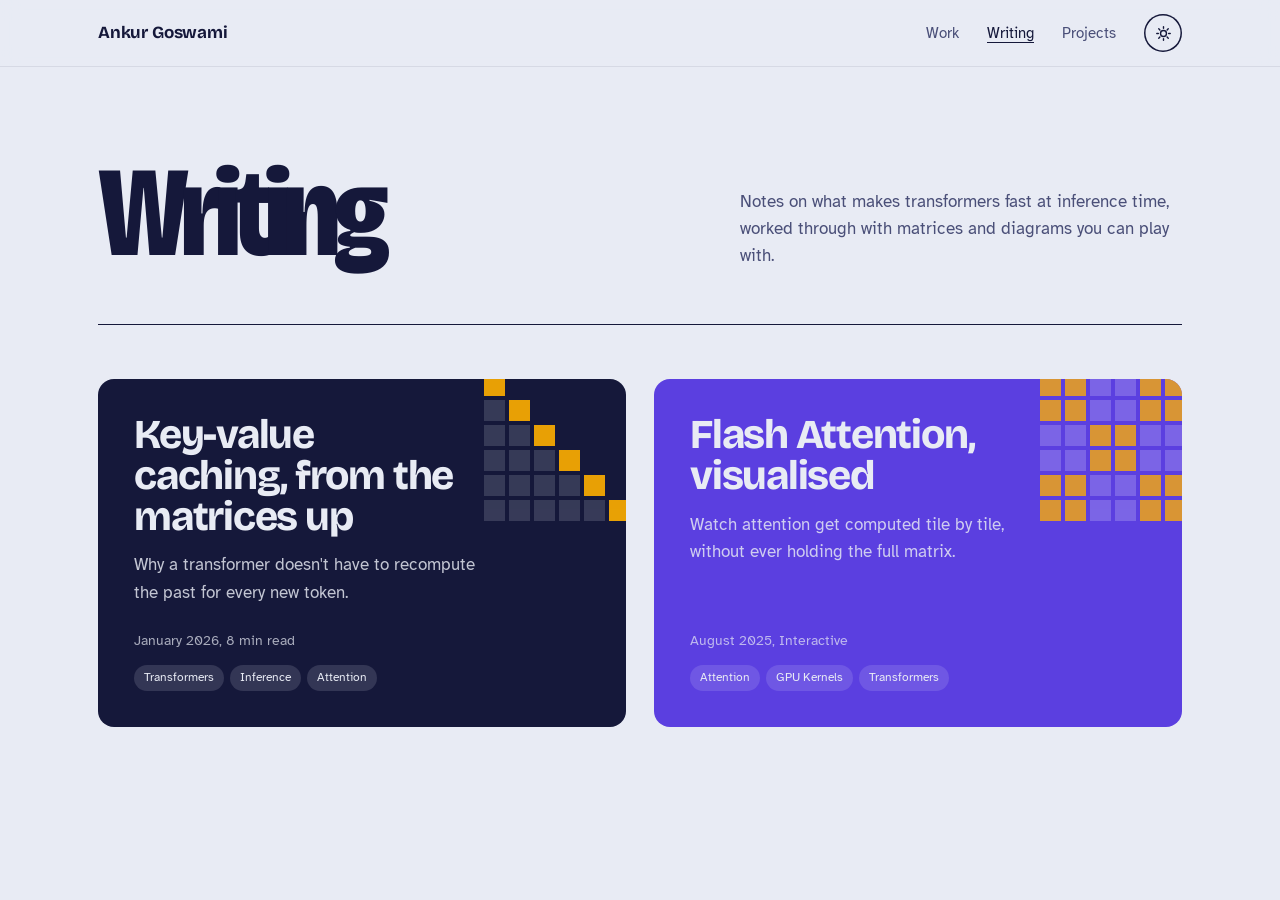
==== commit 6110385b: "Rebuild the blog index on the shared design Same top bar and theme toggle as the home page, a large " ====
--- a/blog/index.html
+++ b/blog/index.html
@@ -3,34 +3,38 @@
 <head>
     <meta charset="UTF-8">
     <meta name="viewport" content="width=device-width, initial-scale=1.0">
-    <title>Blog - My Portfolio</title>
+    <title>Writing — Ankur Goswami</title>
+    <script>try{var t=localStorage.getItem('theme')||(matchMedia('(prefers-color-scheme: dark)').matches?'dark':'light');document.documentElement.dataset.theme=t;}catch(e){}</script>
     <link rel="preconnect" href="https://fonts.googleapis.com">
     <link rel="preconnect" href="https://fonts.gstatic.com" crossorigin>
-    <link href="https://fonts.googleapis.com/css2?family=Inter:wght@400;500;600;700&display=swap" rel="stylesheet">
-    <link rel="stylesheet" href="../style.css?v=4">
+    <link href="https://fonts.googleapis.com/css2?family=Bricolage+Grotesque:opsz,wdth,wght@12..96,75..100,300..800&family=Atkinson+Hyperlegible:ital,wght@0,400;0,700;1,400&display=swap" rel="stylesheet">
+    <link rel="stylesheet" href="../tokens.css?v=1">
+    <link rel="stylesheet" href="../chrome.css?v=1">
+    <link rel="stylesheet" href="blog.css?v=1">
 </head>
 <body>
-    <button id="sidebar-toggle" aria-label="Toggle navigation" aria-expanded="false">
-        <span></span>
-        <span></span>
-        <span></span>
-    </button>
-    <aside id="sidebar">
-        <nav>
-            <ul>
-                <li><a href="../">Home</a></li>
-            </ul>
-        </nav>
-    </aside>
-    <main>
-        <section id="blog-list">
-            <p class="section-kicker">Blog</p>
-            <h2>Notes &amp; Deep Dives</h2>
-            <div id="posts-container">
-                <!-- Blog posts will be loaded here by JavaScript -->
-            </div>
-        </section>
+    <header class="topbar">
+        <div class="topbar-inner">
+            <a class="brand" href="../">Ankur Goswami</a>
+            <nav aria-label="Site">
+                <a href="../#work">Work</a>
+                <a href="./" aria-current="page">Writing</a>
+                <a href="../#projects">Projects</a>
+                <button class="theme-toggle" id="theme-toggle" aria-label="Switch to dark mode">
+                    <svg class="icon-sun" viewBox="0 0 24 24" fill="none" stroke="currentColor" stroke-width="2" stroke-linecap="round" aria-hidden="true"><circle cx="12" cy="12" r="4.2"/><path d="M12 2.5v2.2M12 19.3v2.2M2.5 12h2.2M19.3 12h2.2M5.3 5.3l1.6 1.6M17.1 17.1l1.6 1.6M5.3 18.7l1.6-1.6M17.1 6.9l1.6-1.6"/></svg>
+                    <svg class="icon-moon" viewBox="0 0 24 24" fill="currentColor" aria-hidden="true"><path d="M20 14.6A8.5 8.5 0 0 1 9.4 4a8.5 8.5 0 1 0 10.6 10.6z"/></svg>
+                </button>
+            </nav>
+        </div>
+    </header>
+    <main class="wrap">
+        <div class="list-head">
+            <h1>Writing</h1>
+            <p>Notes on what makes transformers fast at inference time, worked through with matrices and diagrams you can play with.</p>
+        </div>
+        <div class="post-list" id="post-list"><p class="list-empty">Loading posts…</p></div>
     </main>
-    <script src="../script.js?v=4"></script>
+    <script src="../theme.js?v=1" defer></script>
+    <script src="list.js?v=1" defer></script>
 </body>
 </html>
--- a/tokens.css
+++ b/tokens.css
@@ -0,0 +1,52 @@
+/*
+ * Design tokens shared by the home page and the blog.
+ * Light is the default; [data-theme="dark"] on <html> switches palettes.
+ * theme.js sets that attribute before first paint.
+ */
+:root {
+  /* surfaces */
+  --paper: #E8EBF4;        /* cool silicon grey */
+  --paper-2: #DDE1EE;
+  --sheet: #F7F8FC;        /* raised surfaces: opened folders, panels */
+  --card: #15183A;         /* dark cards that stay dark in both themes */
+
+  /* text and lines */
+  --ink: #15183A;          /* deep die indigo */
+  --ink-soft: #4A4F78;
+  --ink-rgb: 21, 24, 58;   /* for rgba(var(--ink-rgb), a) */
+  --cold: #C9CEE3;         /* empty attention cell, hairlines */
+
+  /* accents: the attention heat ramp */
+  --amber: #FFB000;
+  --ember: #F2552C;
+  --violet: #5B3FE0;
+  --line: #5B3FE0;         /* chart strokes; lighter in dark mode */
+
+  /* navy folders need lifting in dark mode */
+  --folder-ink: #15183A;
+  --folder-ink2: #262B5C;
+
+  --display: "Bricolage Grotesque", system-ui, sans-serif;
+  --body: "Atkinson Hyperlegible", system-ui, sans-serif;
+
+  color-scheme: light;
+}
+
+[data-theme="dark"] {
+  --paper: #0E1130;        /* the die at night */
+  --paper-2: #1A1E46;
+  --sheet: #161A3D;
+  --card: #22275E;
+
+  --ink: #E6E8F5;
+  --ink-soft: #A3A8D0;
+  --ink-rgb: 230, 232, 245;
+  --cold: #272C58;
+
+  --line: #9483FF;
+
+  --folder-ink: #2B3176;
+  --folder-ink2: #363D8C;
+
+  color-scheme: dark;
+}
--- a/chrome.css
+++ b/chrome.css
@@ -0,0 +1,62 @@
+/*
+ * Site chrome shared by the home page and the blog: base reset,
+ * the sticky top bar and the theme toggle. Needs tokens.css first.
+ */
+*, *::before, *::after { box-sizing: border-box; }
+html { scroll-behavior: smooth; }
+body {
+  margin: 0;
+  background: var(--paper);
+  color: var(--ink);
+  font-family: var(--body);
+  font-size: 1.0625rem;
+  line-height: 1.55;
+  -webkit-font-smoothing: antialiased;
+}
+a { color: inherit; }
+a:focus-visible, button:focus-visible { outline: 3px solid var(--violet); outline-offset: 3px; border-radius: 2px; }
+
+.visually-hidden {
+  position: absolute; width: 1px; height: 1px; overflow: hidden;
+  clip: rect(0 0 0 0); white-space: nowrap;
+}
+
+/* top bar */
+.topbar {
+  position: sticky; top: 0; z-index: 20;
+  background: color-mix(in srgb, var(--paper) 88%, transparent);
+  backdrop-filter: blur(10px); -webkit-backdrop-filter: blur(10px);
+  border-bottom: 1px solid rgba(var(--ink-rgb), .08);
+}
+.topbar-inner {
+  max-width: 1180px; margin: 0 auto;
+  padding: 14px clamp(20px, 4vw, 48px);
+  display: flex; justify-content: space-between; align-items: center; gap: 16px;
+}
+.brand { font-family: var(--display); font-weight: 700; text-decoration: none; letter-spacing: -.01em; white-space: nowrap; }
+.topbar nav { display: flex; align-items: center; gap: clamp(14px, 2.4vw, 28px); }
+.topbar nav a { text-decoration: none; color: var(--ink-soft); font-size: .95rem; }
+.topbar nav a:hover, .topbar nav a[aria-current] { color: var(--ink); text-decoration: underline; text-underline-offset: 4px; }
+
+/* theme toggle */
+.theme-toggle {
+  all: unset; cursor: pointer; flex-shrink: 0;
+  width: 38px; height: 38px; border-radius: 50%;
+  display: grid; place-items: center;
+  box-shadow: inset 0 0 0 1.5px var(--ink); color: var(--ink);
+}
+.theme-toggle:hover { background: var(--ink); color: var(--paper); }
+.theme-toggle:focus-visible { outline: 3px solid var(--violet); outline-offset: 3px; }
+.theme-toggle svg { width: 17px; height: 17px; }
+.theme-toggle .icon-moon { display: none; }
+[data-theme="dark"] .theme-toggle .icon-sun { display: none; }
+[data-theme="dark"] .theme-toggle .icon-moon { display: block; }
+::view-transition-old(root), ::view-transition-new(root) { animation: none; mix-blend-mode: normal; }
+
+@media (max-width: 560px) {
+  .topbar nav a:not([aria-current]) { display: none; }
+}
+@media (prefers-reduced-motion: reduce) {
+  html { scroll-behavior: auto; }
+  *, *::before, *::after { animation: none !important; transition: none !important; }
+}
--- a/blog/blog.css
+++ b/blog/blog.css
@@ -0,0 +1,118 @@
+/*
+ * Blog styles: the post list and the article layout.
+ * Needs ../tokens.css and ../chrome.css first (or ../../ from a post).
+ */
+
+/* Colours for terms highlighted inside posts. Text needs to stay readable
+   on light paper, so the light values are deeper than the dark ones. */
+:root {
+  --panel: #F3F5FA;
+  --code-bg: #15183A; --code-ink: #E8EBF4;
+  --c-old: #0E8C6B; --c-old-rgb: 14, 140, 107;     /* cached / reused */
+  --c-row: #D8431D; --c-row-rgb: 242, 85, 44;      /* new row */
+  --c-col: #5B3FE0; --c-col-rgb: 91, 63, 224;      /* new column */
+  --c-hit: #B57B00; --c-hit-rgb: 255, 176, 0;      /* overlap / active */
+  --c-v: #0E7FA0;                                  /* value projection */
+}
+[data-theme="dark"] {
+  --panel: #151940;
+  --code-bg: #070920; --code-ink: #E6E8F5;
+  --c-old: #3DDBA8; --c-old-rgb: 61, 219, 168;
+  --c-row: #FF7A52; --c-row-rgb: 255, 122, 82;
+  --c-col: #A595FF; --c-col-rgb: 165, 149, 255;
+  --c-hit: #FFC233; --c-hit-rgb: 255, 194, 51;
+  --c-v: #6FD3F2;
+}
+
+body { line-height: 1.6; }
+
+/* reading progress, inside the top bar */
+.reading-progress {
+  position: absolute; left: 0; bottom: -1px; height: 2px; width: 100%;
+  background: linear-gradient(90deg, var(--violet), var(--ember), var(--amber));
+  transform-origin: 0 50%; transform: scaleX(0);
+}
+
+/* ---------- post list ---------- */
+.wrap { max-width: 1180px; margin: 0 auto; padding: 0 clamp(20px, 4vw, 48px); }
+.list-head {
+  display: grid; grid-template-columns: 1fr minmax(0, 26em); gap: 32px; align-items: end;
+  padding: clamp(48px, 10vh, 110px) 0 clamp(36px, 6vh, 64px);
+  margin-bottom: clamp(36px, 6vh, 56px); border-bottom: 1.5px solid var(--ink);
+}
+.list-head h1 {
+  font-family: var(--display); font-weight: 780; font-variation-settings: "wdth" 80;
+  font-size: clamp(3rem, 10vw, 8rem); line-height: .88; letter-spacing: -.045em; margin: 0;
+}
+.list-head p { margin: 0; color: var(--ink-soft); }
+.post-list { display: grid; grid-template-columns: 1fr 1fr; gap: 28px; padding-bottom: 96px; }
+.post-card {
+  display: flex; flex-direction: column; justify-content: space-between; position: relative; overflow: hidden;
+  min-height: 330px; padding: clamp(24px, 3vw, 36px); border-radius: 16px; text-decoration: none;
+  background: var(--card); color: #E8EBF4;
+}
+.post-card:nth-child(2n) { background: var(--violet); }
+.post-card h2 { font-family: var(--display); font-weight: 740; font-size: clamp(1.8rem, 3.2vw, 2.6rem); letter-spacing: -.03em; line-height: 1; margin: 0 0 14px; max-width: 13ch; }
+.post-card p { margin: 0 0 20px; opacity: .82; max-width: 32ch; }
+.post-card .meta { font-size: .88rem; opacity: .7; }
+.post-card .tags { display: flex; flex-wrap: wrap; gap: 6px; margin-top: 12px; }
+.post-card .tags span { font-size: .78rem; padding: 3px 10px; border-radius: 999px; background: rgba(232, 235, 244, .14); }
+.post-card canvas { position: absolute; right: -6px; top: -6px; width: 150px; height: 150px; opacity: .9; }
+.post-card:hover h2 { text-decoration: underline; text-underline-offset: 6px; text-decoration-thickness: 2px; }
+.list-empty { color: var(--ink-soft); }
+@media (max-width: 820px) {
+  .list-head, .post-list { grid-template-columns: 1fr; }
+  .post-card canvas { width: 110px; height: 110px; }
+}
+
+/* ---------- article header ---------- */
+.article-head { max-width: 1180px; margin: 0 auto; padding: clamp(40px, 8vh, 96px) clamp(20px, 4vw, 48px) clamp(28px, 5vh, 48px); }
+.article-head .crumbs { font-size: .92rem; color: var(--ink-soft); margin: 0 0 22px; }
+.article-head .crumbs a { text-decoration: none; }
+.article-head .crumbs a:hover { text-decoration: underline; text-underline-offset: 4px; }
+.article-head h1 {
+  font-family: var(--display); font-weight: 780; font-variation-settings: "wdth" 80;
+  font-size: clamp(2.8rem, 8vw, 6.6rem); line-height: .9; letter-spacing: -.045em; margin: 0 0 26px; max-width: 12ch;
+}
+.article-head .dek { font-size: clamp(1.1rem, 1.6vw, 1.3rem); color: var(--ink-soft); max-width: 36em; margin: 0 0 22px; }
+.article-head .meta { display: flex; flex-wrap: wrap; gap: 8px 18px; align-items: center; font-size: .92rem; color: var(--ink-soft); }
+.article-head .meta .tag { padding: 3px 11px; border-radius: 999px; background: var(--paper-2); color: var(--ink); font-size: .82rem; }
+
+/* ---------- article body with a contents rail ---------- */
+.article-grid {
+  max-width: 1180px; margin: 0 auto; padding: clamp(32px, 5vh, 56px) clamp(20px, 4vw, 48px) 96px;
+  display: grid; grid-template-columns: 200px minmax(0, 760px); gap: clamp(32px, 6vw, 90px);
+  /* rule aligned with the content edges, not the padding */
+  background: linear-gradient(var(--ink), var(--ink)) top center / calc(100% - 2 * clamp(20px, 4vw, 48px)) 1.5px no-repeat;
+}
+.toc { position: sticky; top: 90px; align-self: start; font-size: .9rem; }
+.toc p { margin: 0 0 10px; color: var(--ink-soft); }
+.toc ol { list-style: none; margin: 0; padding: 0; border-left: 1.5px solid var(--cold); }
+.toc a { display: block; padding: 5px 0 5px 14px; margin-left: -1.5px; border-left: 1.5px solid transparent; text-decoration: none; color: var(--ink-soft); line-height: 1.35; }
+.toc a:hover { color: var(--ink); }
+.toc a.is-current { color: var(--ink); border-left-color: var(--ember); font-weight: 700; }
+@media (max-width: 980px) { .article-grid { grid-template-columns: 1fr; } .toc { display: none; } }
+
+#blog-post { min-width: 0; }
+#blog-post > h1, #blog-post .post-header-meta { display: none; } /* shown in .article-head instead */
+#blog-post p { margin: 1rem 0; line-height: 1.75; }
+#blog-post h2 {
+  font-family: var(--display); font-weight: 720; font-variation-settings: "wdth" 88;
+  font-size: clamp(1.7rem, 3vw, 2.3rem); letter-spacing: -.025em; line-height: 1.05;
+  margin: 3.6rem 0 1rem; scroll-margin-top: 90px;
+}
+#blog-post h3 { font-family: var(--display); font-weight: 680; font-size: 1.3rem; letter-spacing: -.015em; margin: 2.4rem 0 .6rem; }
+#blog-post ul { margin: 1.1rem 0 1.4rem 1.2rem; padding: 0; }
+#blog-post li { margin: .45rem 0; }
+#blog-post a { color: var(--line); text-underline-offset: 3px; }
+#blog-post strong { font-weight: 700; }
+#blog-post hr { border: none; height: 0; margin: 3rem 0 0; }
+#blog-post pre { background: var(--code-bg); color: var(--code-ink); padding: 1.1rem 1.3rem; border-radius: 12px; overflow-x: auto; line-height: 1.55; font-size: .92rem; margin: 1.4rem 0; }
+#blog-post code { font-family: ui-monospace, SFMono-Regular, Menlo, Consolas, monospace; font-size: .92em; }
+#blog-post :not(pre) > code { background: var(--paper-2); padding: .1em .35em; border-radius: 5px; }
+mjx-container[display="true"] { overflow-x: auto; overflow-y: hidden; max-width: 100%; padding: .2rem 0; }
+
+.next-posts { margin-top: 4.5rem; padding-top: 1.6rem; border-top: 1.5px solid var(--ink); display: flex; justify-content: space-between; gap: 16px; flex-wrap: wrap; }
+.next-posts a { font-family: var(--display); font-weight: 650; text-decoration: none; }
+.next-posts a:hover { text-decoration: underline; text-underline-offset: 4px; }
+.next-posts span { display: block; font-family: var(--body); font-weight: 400; font-size: .85rem; color: var(--ink-soft); }
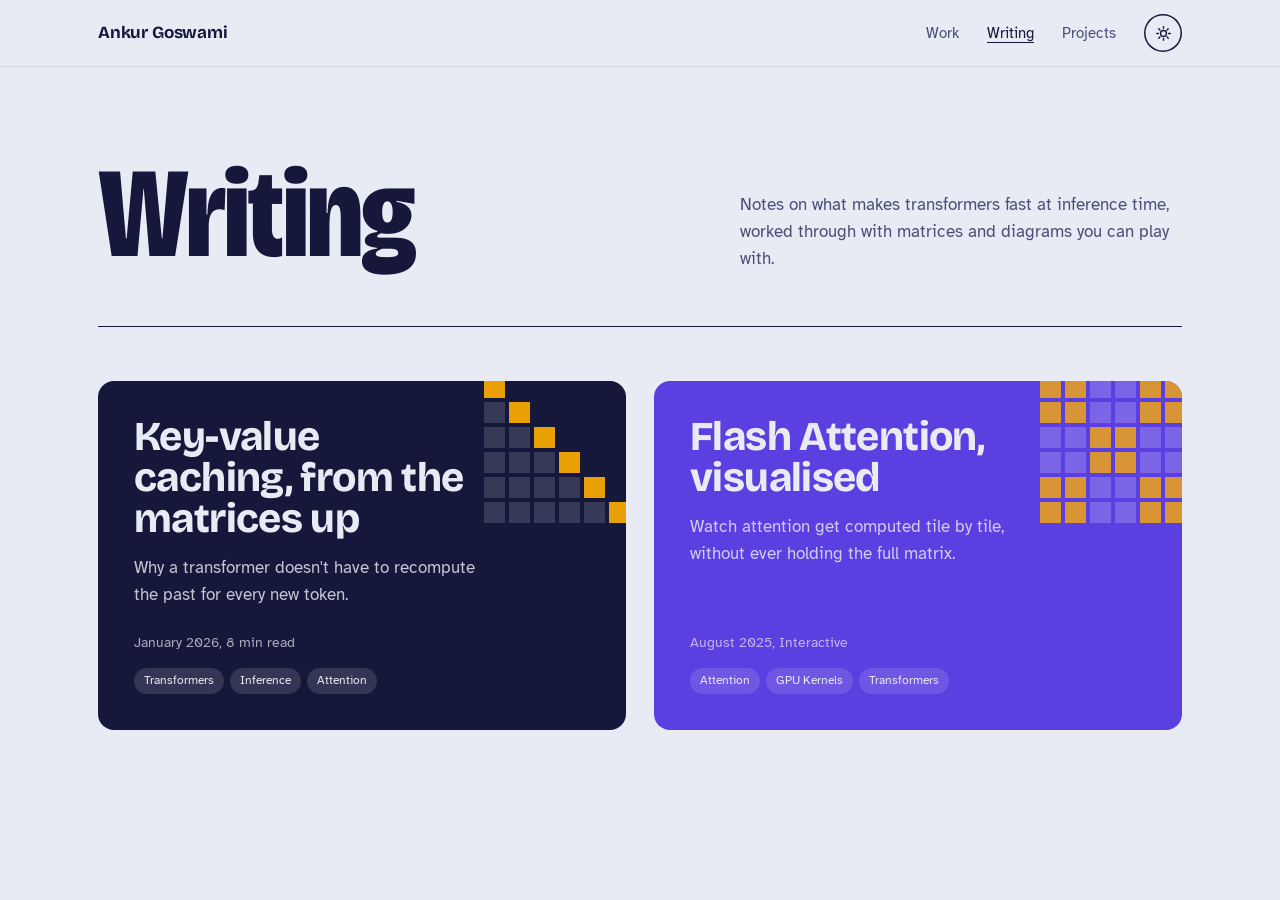
==== commit a6c2de8a: "Loosen the tracking on blog headings so letters don't touch The Writing heading, post titles and pos" ====
--- a/blog/index.html
+++ b/blog/index.html
@@ -10,7 +10,7 @@
     <link href="https://fonts.googleapis.com/css2?family=Bricolage+Grotesque:opsz,wdth,wght@12..96,75..100,300..800&family=Atkinson+Hyperlegible:ital,wght@0,400;0,700;1,400&display=swap" rel="stylesheet">
     <link rel="stylesheet" href="../tokens.css?v=1">
     <link rel="stylesheet" href="../chrome.css?v=1">
-    <link rel="stylesheet" href="blog.css?v=1">
+    <link rel="stylesheet" href="blog.css?v=2">
 </head>
 <body>
     <header class="topbar">
--- a/blog/blog.css
+++ b/blog/blog.css
@@ -42,7 +42,7 @@
 }
 .list-head h1 {
   font-family: var(--display); font-weight: 780; font-variation-settings: "wdth" 80;
-  font-size: clamp(3rem, 10vw, 8rem); line-height: .88; letter-spacing: -.045em; margin: 0;
+  font-size: clamp(3rem, 10vw, 8rem); line-height: .9; letter-spacing: -.01em; margin: 0;
 }
 .list-head p { margin: 0; color: var(--ink-soft); }
 .post-list { display: grid; grid-template-columns: 1fr 1fr; gap: 28px; padding-bottom: 96px; }
@@ -52,7 +52,7 @@
   background: var(--card); color: #E8EBF4;
 }
 .post-card:nth-child(2n) { background: var(--violet); }
-.post-card h2 { font-family: var(--display); font-weight: 740; font-size: clamp(1.8rem, 3.2vw, 2.6rem); letter-spacing: -.03em; line-height: 1; margin: 0 0 14px; max-width: 13ch; }
+.post-card h2 { font-family: var(--display); font-weight: 740; font-size: clamp(1.8rem, 3.2vw, 2.6rem); letter-spacing: -.015em; line-height: 1; margin: 0 0 14px; max-width: 13ch; }
 .post-card p { margin: 0 0 20px; opacity: .82; max-width: 32ch; }
 .post-card .meta { font-size: .88rem; opacity: .7; }
 .post-card .tags { display: flex; flex-wrap: wrap; gap: 6px; margin-top: 12px; }
@@ -72,7 +72,7 @@
 .article-head .crumbs a:hover { text-decoration: underline; text-underline-offset: 4px; }
 .article-head h1 {
   font-family: var(--display); font-weight: 780; font-variation-settings: "wdth" 80;
-  font-size: clamp(2.8rem, 8vw, 6.6rem); line-height: .9; letter-spacing: -.045em; margin: 0 0 26px; max-width: 12ch;
+  font-size: clamp(2.8rem, 8vw, 6.6rem); line-height: .92; letter-spacing: -.01em; margin: 0 0 26px; max-width: 12ch;
 }
 .article-head .dek { font-size: clamp(1.1rem, 1.6vw, 1.3rem); color: var(--ink-soft); max-width: 36em; margin: 0 0 22px; }
 .article-head .meta { display: flex; flex-wrap: wrap; gap: 8px 18px; align-items: center; font-size: .92rem; color: var(--ink-soft); }
